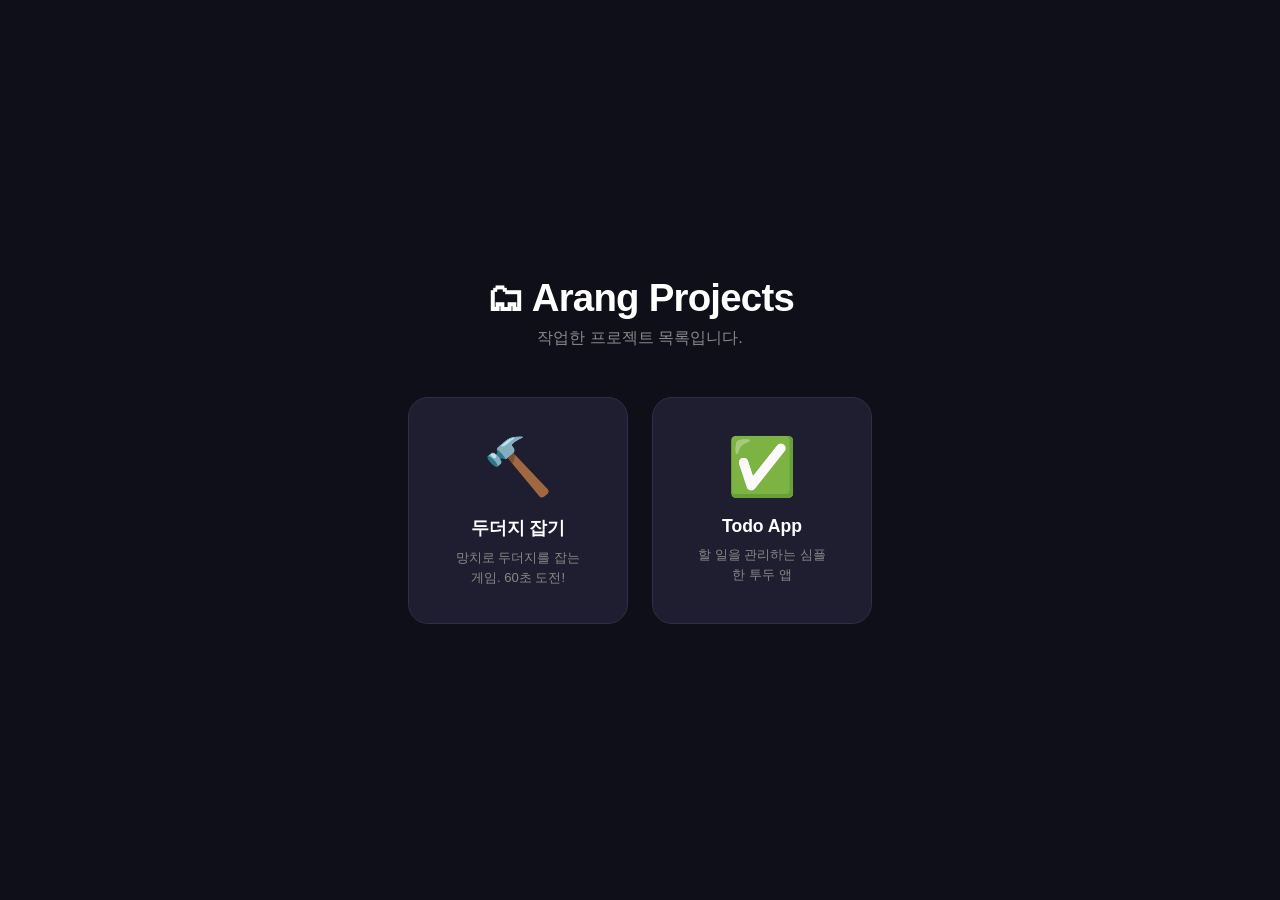
==== index.html @ 49d0c2ab "Add root index.html as project landing page Lists all projects (whack-a-mole, todo) for Cloudflare P" ====
<!DOCTYPE html>
<html lang="ko">
<head>
  <meta charset="UTF-8" />
  <meta name="viewport" content="width=device-width, initial-scale=1.0" />
  <title>Arang Projects</title>
  <style>
    * { margin: 0; padding: 0; box-sizing: border-box; }

    body {
      min-height: 100vh;
      background: #0f0f1a;
      display: flex;
      flex-direction: column;
      align-items: center;
      justify-content: center;
      font-family: 'Segoe UI', sans-serif;
      color: #fff;
    }

    h1 {
      font-size: 2.4rem;
      margin-bottom: 8px;
      letter-spacing: -0.02em;
    }

    p.sub {
      color: #888;
      margin-bottom: 48px;
      font-size: 1rem;
    }

    .cards {
      display: flex;
      gap: 24px;
      flex-wrap: wrap;
      justify-content: center;
    }

    .card {
      background: #1e1e30;
      border: 1px solid #2e2e48;
      border-radius: 20px;
      padding: 36px 40px;
      text-align: center;
      text-decoration: none;
      color: #fff;
      width: 220px;
      transition: transform 0.2s, border-color 0.2s, box-shadow 0.2s;
    }

    .card:hover {
      transform: translateY(-6px);
      border-color: #5566ff;
      box-shadow: 0 12px 40px rgba(85, 102, 255, 0.25);
    }

    .card-icon {
      font-size: 3.5rem;
      margin-bottom: 16px;
      display: block;
    }

    .card h2 {
      font-size: 1.1rem;
      margin-bottom: 8px;
    }

    .card p {
      font-size: 0.82rem;
      color: #888;
      line-height: 1.5;
    }
  </style>
</head>
<body>
  <h1>🗂 Arang Projects</h1>
  <p class="sub">작업한 프로젝트 목록입니다.</p>

  <div class="cards">
    <a class="card" href="./whack-a-mole/">
      <span class="card-icon">🔨</span>
      <h2>두더지 잡기</h2>
      <p>망치로 두더지를 잡는 게임. 60초 도전!</p>
    </a>

    <a class="card" href="./todo.html">
      <span class="card-icon">✅</span>
      <h2>Todo App</h2>
      <p>할 일을 관리하는 심플한 투두 앱</p>
    </a>
  </div>
</body>
</html>
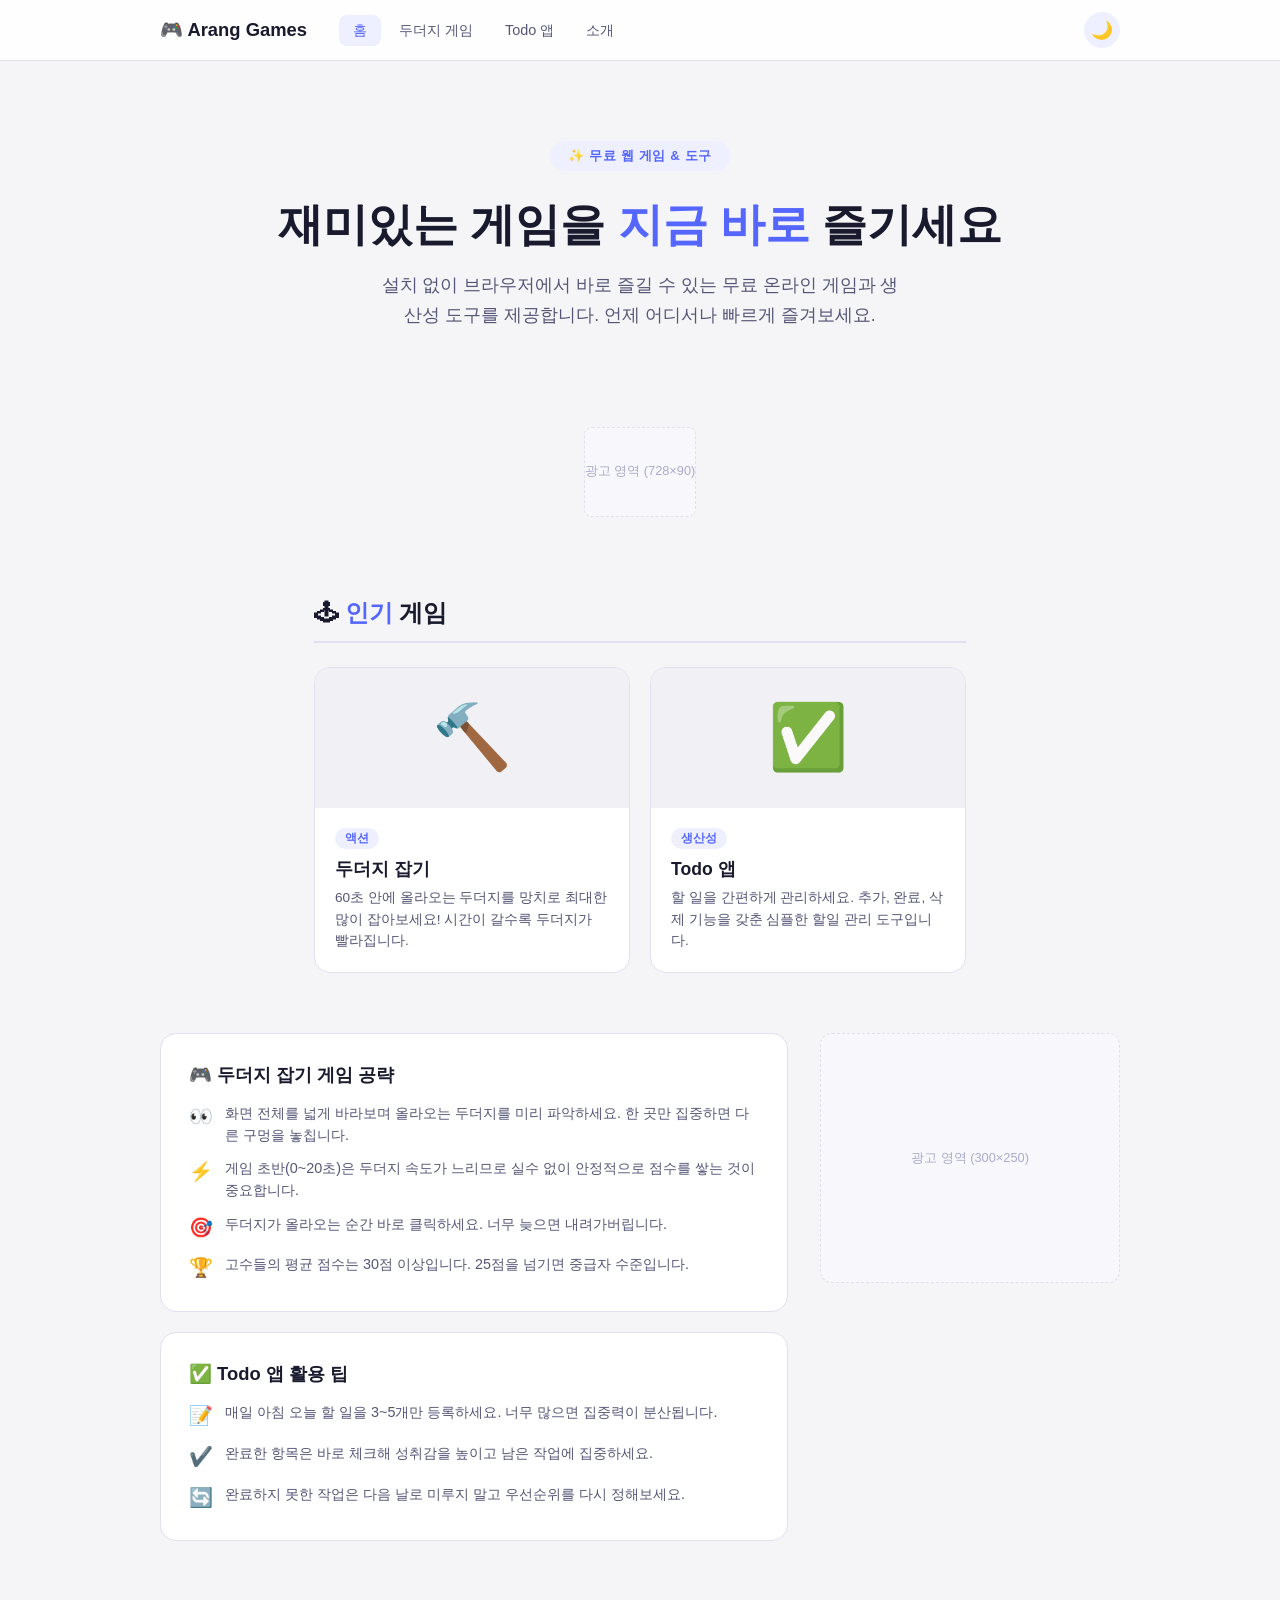
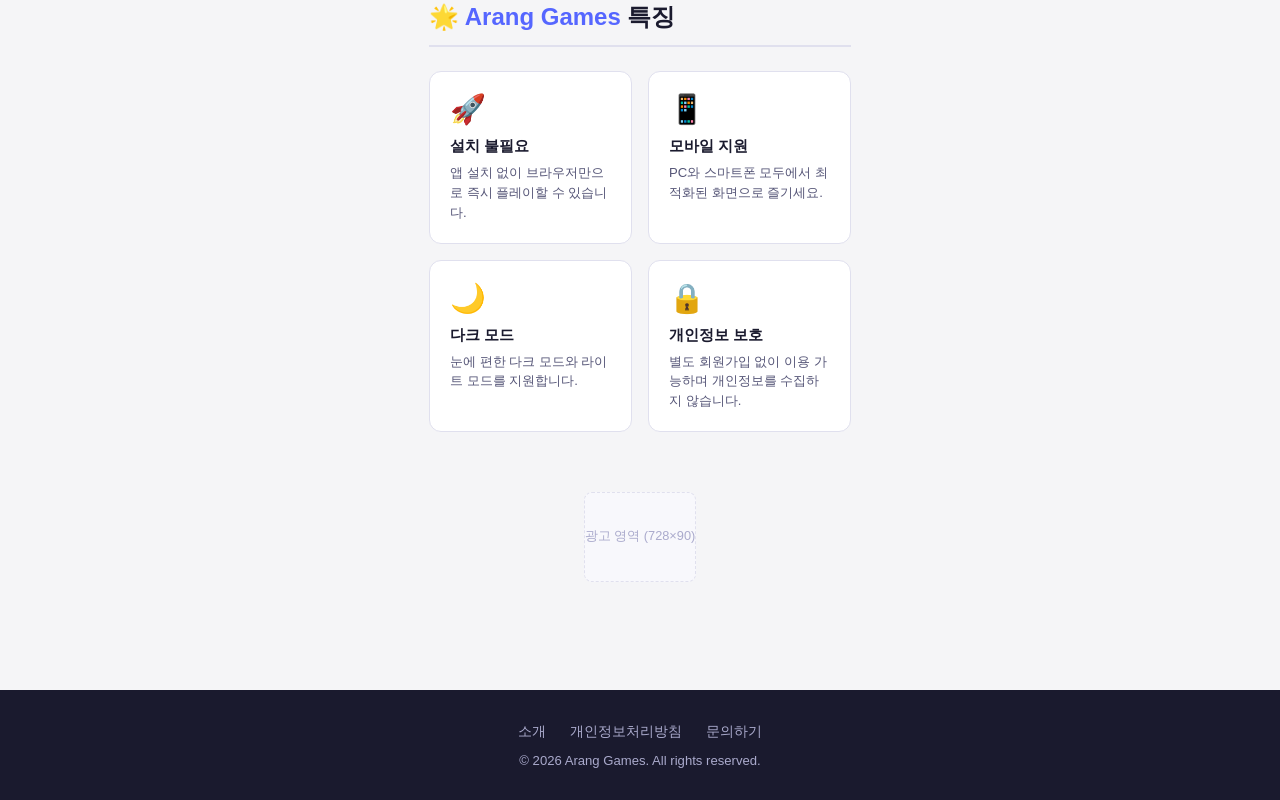
==== commit 08aac059: "Optimize site for AdSense with content & policy pages - index.html: redesigned landing page with SEO" ====
--- a/index.html
+++ b/index.html
@@ -3,92 +3,323 @@
 <head>
   <meta charset="UTF-8" />
   <meta name="viewport" content="width=device-width, initial-scale=1.0" />
-  <title>Arang Projects</title>
+  <meta name="description" content="무료 온라인 게임과 생산성 도구를 제공하는 Arang Games. 두더지 잡기, 할일 관리 앱 등 다양한 웹 게임을 즐겨보세요." />
+  <meta name="keywords" content="무료게임, 온라인게임, 두더지잡기, 브라우저게임, 할일관리, 웹게임" />
+  <meta name="author" content="Arang Games" />
+  <meta property="og:title" content="Arang Games - 무료 온라인 게임" />
+  <meta property="og:description" content="누구나 즐길 수 있는 무료 웹 게임과 생산성 도구 모음" />
+  <meta property="og:type" content="website" />
+  <meta property="og:url" content="https://arangtestgit.pages.dev/" />
+  <title>Arang Games - 무료 온라인 게임 & 생산성 도구</title>
+  <link rel="stylesheet" href="shared.css" />
   <style>
-    * { margin: 0; padding: 0; box-sizing: border-box; }
-
-    body {
-      min-height: 100vh;
-      background: #0f0f1a;
-      display: flex;
-      flex-direction: column;
+    .hero {
+      text-align: center;
+      padding: 80px 20px 60px;
+    }
+    .hero h1 {
+      font-size: 2.8rem;
+      font-weight: 800;
+      margin-bottom: 16px;
+      color: var(--text-primary);
+    }
+    .hero h1 span { color: var(--accent); }
+    .hero p {
+      font-size: 1.1rem;
+      color: var(--text-secondary);
+      max-width: 520px;
+      margin: 0 auto 36px;
+      line-height: 1.7;
+    }
+    .hero-badge {
+      display: inline-block;
+      background: var(--accent-light);
+      color: var(--accent);
+      border-radius: 50px;
+      padding: 6px 18px;
+      font-size: 0.82rem;
+      font-weight: 700;
+      letter-spacing: 0.05em;
+      margin-bottom: 24px;
+    }
+
+    /* 광고 배너 영역 */
+    .ad-banner {
+      width: 100%;
+      max-width: 728px;
+      margin: 0 auto 48px;
+      background: var(--ad-bg);
+      border: 1px dashed var(--border);
+      border-radius: 8px;
+      height: 90px;
+      display: flex;
       align-items: center;
       justify-content: center;
-      font-family: 'Segoe UI', sans-serif;
-      color: #fff;
-    }
-
-    h1 {
-      font-size: 2.4rem;
+      color: var(--text-muted);
+      font-size: 0.8rem;
+    }
+
+    /* 게임 카드 섹션 */
+    .section { max-width: 1000px; margin: 0 auto; padding: 0 20px 60px; }
+    .section-title {
+      font-size: 1.5rem;
+      font-weight: 700;
+      color: var(--text-primary);
+      margin-bottom: 24px;
+      padding-bottom: 12px;
+      border-bottom: 2px solid var(--border);
+    }
+    .section-title span { color: var(--accent); }
+
+    .cards {
+      display: grid;
+      grid-template-columns: repeat(auto-fill, minmax(280px, 1fr));
+      gap: 20px;
+    }
+
+    .card {
+      background: var(--card-bg);
+      border: 1px solid var(--border);
+      border-radius: 16px;
+      overflow: hidden;
+      text-decoration: none;
+      color: inherit;
+      transition: transform 0.2s, box-shadow 0.2s, border-color 0.2s;
+      display: block;
+    }
+    .card:hover {
+      transform: translateY(-4px);
+      border-color: var(--accent);
+      box-shadow: 0 12px 32px var(--shadow);
+    }
+    .card-thumb {
+      background: var(--card-thumb-bg);
+      height: 140px;
+      display: flex;
+      align-items: center;
+      justify-content: center;
+      font-size: 4rem;
+    }
+    .card-body { padding: 20px; }
+    .card-tag {
+      display: inline-block;
+      background: var(--accent-light);
+      color: var(--accent);
+      border-radius: 50px;
+      padding: 3px 10px;
+      font-size: 0.72rem;
+      font-weight: 700;
       margin-bottom: 8px;
-      letter-spacing: -0.02em;
-    }
-
-    p.sub {
-      color: #888;
-      margin-bottom: 48px;
-      font-size: 1rem;
-    }
-
-    .cards {
-      display: flex;
-      gap: 24px;
-      flex-wrap: wrap;
+    }
+    .card-body h2 {
+      font-size: 1.1rem;
+      font-weight: 700;
+      color: var(--text-primary);
+      margin-bottom: 6px;
+    }
+    .card-body p {
+      font-size: 0.85rem;
+      color: var(--text-secondary);
+      line-height: 1.6;
+    }
+
+    /* 콘텐츠 섹션 */
+    .content-section {
+      max-width: 1000px;
+      margin: 0 auto;
+      padding: 0 20px 60px;
+      display: grid;
+      grid-template-columns: 1fr 300px;
+      gap: 32px;
+    }
+    .content-box {
+      background: var(--card-bg);
+      border: 1px solid var(--border);
+      border-radius: 16px;
+      padding: 28px;
+    }
+    .content-box h3 {
+      font-size: 1.15rem;
+      font-weight: 700;
+      color: var(--text-primary);
+      margin-bottom: 16px;
+    }
+    .content-box ul {
+      list-style: none;
+      display: flex;
+      flex-direction: column;
+      gap: 12px;
+    }
+    .content-box ul li {
+      display: flex;
+      gap: 12px;
+      font-size: 0.9rem;
+      color: var(--text-secondary);
+      line-height: 1.5;
+    }
+    .content-box ul li .icon { font-size: 1.2rem; flex-shrink: 0; }
+
+    /* 사이드 광고 */
+    .ad-side {
+      background: var(--ad-bg);
+      border: 1px dashed var(--border);
+      border-radius: 12px;
+      min-height: 250px;
+      display: flex;
+      align-items: center;
       justify-content: center;
-    }
-
-    .card {
-      background: #1e1e30;
-      border: 1px solid #2e2e48;
-      border-radius: 20px;
-      padding: 36px 40px;
-      text-align: center;
-      text-decoration: none;
-      color: #fff;
-      width: 220px;
-      transition: transform 0.2s, border-color 0.2s, box-shadow 0.2s;
-    }
-
-    .card:hover {
-      transform: translateY(-6px);
-      border-color: #5566ff;
-      box-shadow: 0 12px 40px rgba(85, 102, 255, 0.25);
-    }
-
-    .card-icon {
-      font-size: 3.5rem;
-      margin-bottom: 16px;
-      display: block;
-    }
-
-    .card h2 {
-      font-size: 1.1rem;
-      margin-bottom: 8px;
-    }
-
-    .card p {
-      font-size: 0.82rem;
-      color: #888;
-      line-height: 1.5;
+      color: var(--text-muted);
+      font-size: 0.8rem;
+    }
+
+    /* 팁 섹션 */
+    .tips-grid {
+      display: grid;
+      grid-template-columns: repeat(auto-fill, minmax(200px, 1fr));
+      gap: 16px;
+      margin-top: 0;
+    }
+    .tip-card {
+      background: var(--card-bg);
+      border: 1px solid var(--border);
+      border-radius: 12px;
+      padding: 20px;
+    }
+    .tip-card .tip-icon { font-size: 1.8rem; margin-bottom: 10px; }
+    .tip-card h4 { font-size: 0.95rem; color: var(--text-primary); margin-bottom: 6px; }
+    .tip-card p { font-size: 0.82rem; color: var(--text-secondary); line-height: 1.5; }
+
+    @media (max-width: 700px) {
+      .hero h1 { font-size: 2rem; }
+      .content-section { grid-template-columns: 1fr; }
+      .ad-side { min-height: 100px; }
     }
   </style>
 </head>
 <body>
-  <h1>🗂 Arang Projects</h1>
-  <p class="sub">작업한 프로젝트 목록입니다.</p>
-
-  <div class="cards">
-    <a class="card" href="./whack-a-mole/">
-      <span class="card-icon">🔨</span>
-      <h2>두더지 잡기</h2>
-      <p>망치로 두더지를 잡는 게임. 60초 도전!</p>
-    </a>
-
-    <a class="card" href="./todo.html">
-      <span class="card-icon">✅</span>
-      <h2>Todo App</h2>
-      <p>할 일을 관리하는 심플한 투두 앱</p>
-    </a>
+
+  <!-- 네비게이션 -->
+  <nav class="navbar">
+    <div class="nav-inner">
+      <a class="nav-logo" href="/">🎮 Arang Games</a>
+      <ul class="nav-links">
+        <li><a href="/" class="active">홈</a></li>
+        <li><a href="/whack-a-mole/">두더지 게임</a></li>
+        <li><a href="/todo.html">Todo 앱</a></li>
+        <li><a href="/about.html">소개</a></li>
+      </ul>
+      <button class="theme-toggle" id="themeToggle" title="다크/라이트 모드">
+        <span id="themeIcon">🌙</span>
+      </button>
+    </div>
+  </nav>
+
+  <!-- 히어로 -->
+  <section class="hero">
+    <span class="hero-badge">✨ 무료 웹 게임 & 도구</span>
+    <h1>재미있는 게임을 <span>지금 바로</span> 즐기세요</h1>
+    <p>설치 없이 브라우저에서 바로 즐길 수 있는 무료 온라인 게임과 생산성 도구를 제공합니다. 언제 어디서나 빠르게 즐겨보세요.</p>
+  </section>
+
+  <!-- 상단 광고 배너 -->
+  <div style="max-width:1000px;margin:0 auto;padding:0 20px 32px;">
+    <div class="ad-banner">광고 영역 (728×90)</div>
   </div>
+
+  <!-- 게임 목록 -->
+  <section class="section">
+    <h2 class="section-title">🕹 <span>인기</span> 게임</h2>
+    <div class="cards">
+      <a class="card" href="/whack-a-mole/">
+        <div class="card-thumb">🔨</div>
+        <div class="card-body">
+          <span class="card-tag">액션</span>
+          <h2>두더지 잡기</h2>
+          <p>60초 안에 올라오는 두더지를 망치로 최대한 많이 잡아보세요! 시간이 갈수록 두더지가 빨라집니다.</p>
+        </div>
+      </a>
+      <a class="card" href="/todo.html">
+        <div class="card-thumb">✅</div>
+        <div class="card-body">
+          <span class="card-tag">생산성</span>
+          <h2>Todo 앱</h2>
+          <p>할 일을 간편하게 관리하세요. 추가, 완료, 삭제 기능을 갖춘 심플한 할일 관리 도구입니다.</p>
+        </div>
+      </a>
+    </div>
+  </section>
+
+  <!-- 본문 콘텐츠 + 사이드 광고 -->
+  <div class="content-section">
+    <div>
+      <div class="content-box" style="margin-bottom:20px;">
+        <h3>🎮 두더지 잡기 게임 공략</h3>
+        <ul>
+          <li><span class="icon">👀</span><span>화면 전체를 넓게 바라보며 올라오는 두더지를 미리 파악하세요. 한 곳만 집중하면 다른 구멍을 놓칩니다.</span></li>
+          <li><span class="icon">⚡</span><span>게임 초반(0~20초)은 두더지 속도가 느리므로 실수 없이 안정적으로 점수를 쌓는 것이 중요합니다.</span></li>
+          <li><span class="icon">🎯</span><span>두더지가 올라오는 순간 바로 클릭하세요. 너무 늦으면 내려가버립니다.</span></li>
+          <li><span class="icon">🏆</span><span>고수들의 평균 점수는 30점 이상입니다. 25점을 넘기면 중급자 수준입니다.</span></li>
+        </ul>
+      </div>
+      <div class="content-box">
+        <h3>✅ Todo 앱 활용 팁</h3>
+        <ul>
+          <li><span class="icon">📝</span><span>매일 아침 오늘 할 일을 3~5개만 등록하세요. 너무 많으면 집중력이 분산됩니다.</span></li>
+          <li><span class="icon">✔️</span><span>완료한 항목은 바로 체크해 성취감을 높이고 남은 작업에 집중하세요.</span></li>
+          <li><span class="icon">🔄</span><span>완료하지 못한 작업은 다음 날로 미루지 말고 우선순위를 다시 정해보세요.</span></li>
+        </ul>
+      </div>
+    </div>
+    <!-- 사이드 광고 -->
+    <div>
+      <div class="ad-side">광고 영역 (300×250)</div>
+    </div>
+  </div>
+
+  <!-- 특징 섹션 -->
+  <section class="section">
+    <h2 class="section-title">🌟 <span>Arang Games</span> 특징</h2>
+    <div class="tips-grid">
+      <div class="tip-card">
+        <div class="tip-icon">🚀</div>
+        <h4>설치 불필요</h4>
+        <p>앱 설치 없이 브라우저만으로 즉시 플레이할 수 있습니다.</p>
+      </div>
+      <div class="tip-card">
+        <div class="tip-icon">📱</div>
+        <h4>모바일 지원</h4>
+        <p>PC와 스마트폰 모두에서 최적화된 화면으로 즐기세요.</p>
+      </div>
+      <div class="tip-card">
+        <div class="tip-icon">🌙</div>
+        <h4>다크 모드</h4>
+        <p>눈에 편한 다크 모드와 라이트 모드를 지원합니다.</p>
+      </div>
+      <div class="tip-card">
+        <div class="tip-icon">🔒</div>
+        <h4>개인정보 보호</h4>
+        <p>별도 회원가입 없이 이용 가능하며 개인정보를 수집하지 않습니다.</p>
+      </div>
+    </div>
+  </section>
+
+  <!-- 하단 광고 배너 -->
+  <div style="max-width:1000px;margin:0 auto;padding:0 20px 60px;">
+    <div class="ad-banner">광고 영역 (728×90)</div>
+  </div>
+
+  <!-- 푸터 -->
+  <footer class="footer">
+    <div class="footer-inner">
+      <div class="footer-links">
+        <a href="/about.html">소개</a>
+        <a href="/privacy.html">개인정보처리방침</a>
+        <a href="mailto:sangdori.mm@gmail.com">문의하기</a>
+      </div>
+      <p class="footer-copy">© 2026 Arang Games. All rights reserved.</p>
+    </div>
+  </footer>
+
+  <script src="shared.js"></script>
 </body>
 </html>
--- a/shared.css
+++ b/shared.css
@@ -0,0 +1,153 @@
+/* ── 테마 변수 ── */
+:root {
+  --bg: #f5f5f7;
+  --card-bg: #ffffff;
+  --card-thumb-bg: #f0f0f5;
+  --navbar-bg: rgba(255,255,255,0.9);
+  --text-primary: #1a1a2e;
+  --text-secondary: #555577;
+  --text-muted: #aaaacc;
+  --accent: #5566ff;
+  --accent-light: #eef0ff;
+  --border: #e0e0ee;
+  --shadow: rgba(85, 102, 255, 0.15);
+  --footer-bg: #1a1a2e;
+  --footer-text: #aaaacc;
+  --ad-bg: #f8f8fc;
+}
+
+body.dark {
+  --bg: #0d0d1a;
+  --card-bg: #1a1a2e;
+  --card-thumb-bg: #12122a;
+  --navbar-bg: rgba(13,13,26,0.95);
+  --text-primary: #e8e8f8;
+  --text-secondary: #9999bb;
+  --text-muted: #55557a;
+  --accent: #7788ff;
+  --accent-light: #1a1a3a;
+  --border: #2a2a42;
+  --shadow: rgba(119, 136, 255, 0.2);
+  --footer-bg: #080814;
+  --footer-text: #55557a;
+  --ad-bg: #12122a;
+}
+
+* { margin: 0; padding: 0; box-sizing: border-box; }
+
+body {
+  background: var(--bg);
+  color: var(--text-primary);
+  font-family: 'Segoe UI', Apple SD Gothic Neo, sans-serif;
+  transition: background 0.3s, color 0.3s;
+  min-height: 100vh;
+  display: flex;
+  flex-direction: column;
+}
+
+/* ── 네비게이션 ── */
+.navbar {
+  position: sticky;
+  top: 0;
+  z-index: 50;
+  background: var(--navbar-bg);
+  backdrop-filter: blur(12px);
+  border-bottom: 1px solid var(--border);
+  transition: background 0.3s, border-color 0.3s;
+}
+
+.nav-inner {
+  max-width: 1000px;
+  margin: 0 auto;
+  padding: 0 20px;
+  height: 60px;
+  display: flex;
+  align-items: center;
+  gap: 32px;
+}
+
+.nav-logo {
+  font-size: 1.15rem;
+  font-weight: 800;
+  color: var(--text-primary);
+  text-decoration: none;
+  white-space: nowrap;
+  transition: color 0.3s;
+}
+
+.nav-links {
+  display: flex;
+  gap: 4px;
+  list-style: none;
+  flex: 1;
+}
+
+.nav-links a {
+  display: block;
+  padding: 6px 14px;
+  border-radius: 8px;
+  font-size: 0.9rem;
+  font-weight: 500;
+  color: var(--text-secondary);
+  text-decoration: none;
+  transition: background 0.2s, color 0.2s;
+}
+
+.nav-links a:hover,
+.nav-links a.active {
+  background: var(--accent-light);
+  color: var(--accent);
+}
+
+.theme-toggle {
+  background: var(--accent-light);
+  border: none;
+  border-radius: 50%;
+  width: 36px;
+  height: 36px;
+  font-size: 1.1rem;
+  cursor: pointer;
+  display: flex;
+  align-items: center;
+  justify-content: center;
+  transition: background 0.2s, transform 0.1s;
+  flex-shrink: 0;
+}
+
+.theme-toggle:hover { transform: rotate(20deg); }
+
+/* ── 푸터 ── */
+.footer {
+  margin-top: auto;
+  background: var(--footer-bg);
+  padding: 32px 20px;
+  transition: background 0.3s;
+}
+
+.footer-inner {
+  max-width: 1000px;
+  margin: 0 auto;
+  text-align: center;
+}
+
+.footer-links {
+  display: flex;
+  justify-content: center;
+  gap: 24px;
+  margin-bottom: 12px;
+  flex-wrap: wrap;
+}
+
+.footer-links a {
+  color: var(--footer-text);
+  text-decoration: none;
+  font-size: 0.88rem;
+  transition: color 0.2s;
+}
+
+.footer-links a:hover { color: var(--accent); }
+
+.footer-copy {
+  color: var(--footer-text);
+  font-size: 0.82rem;
+}
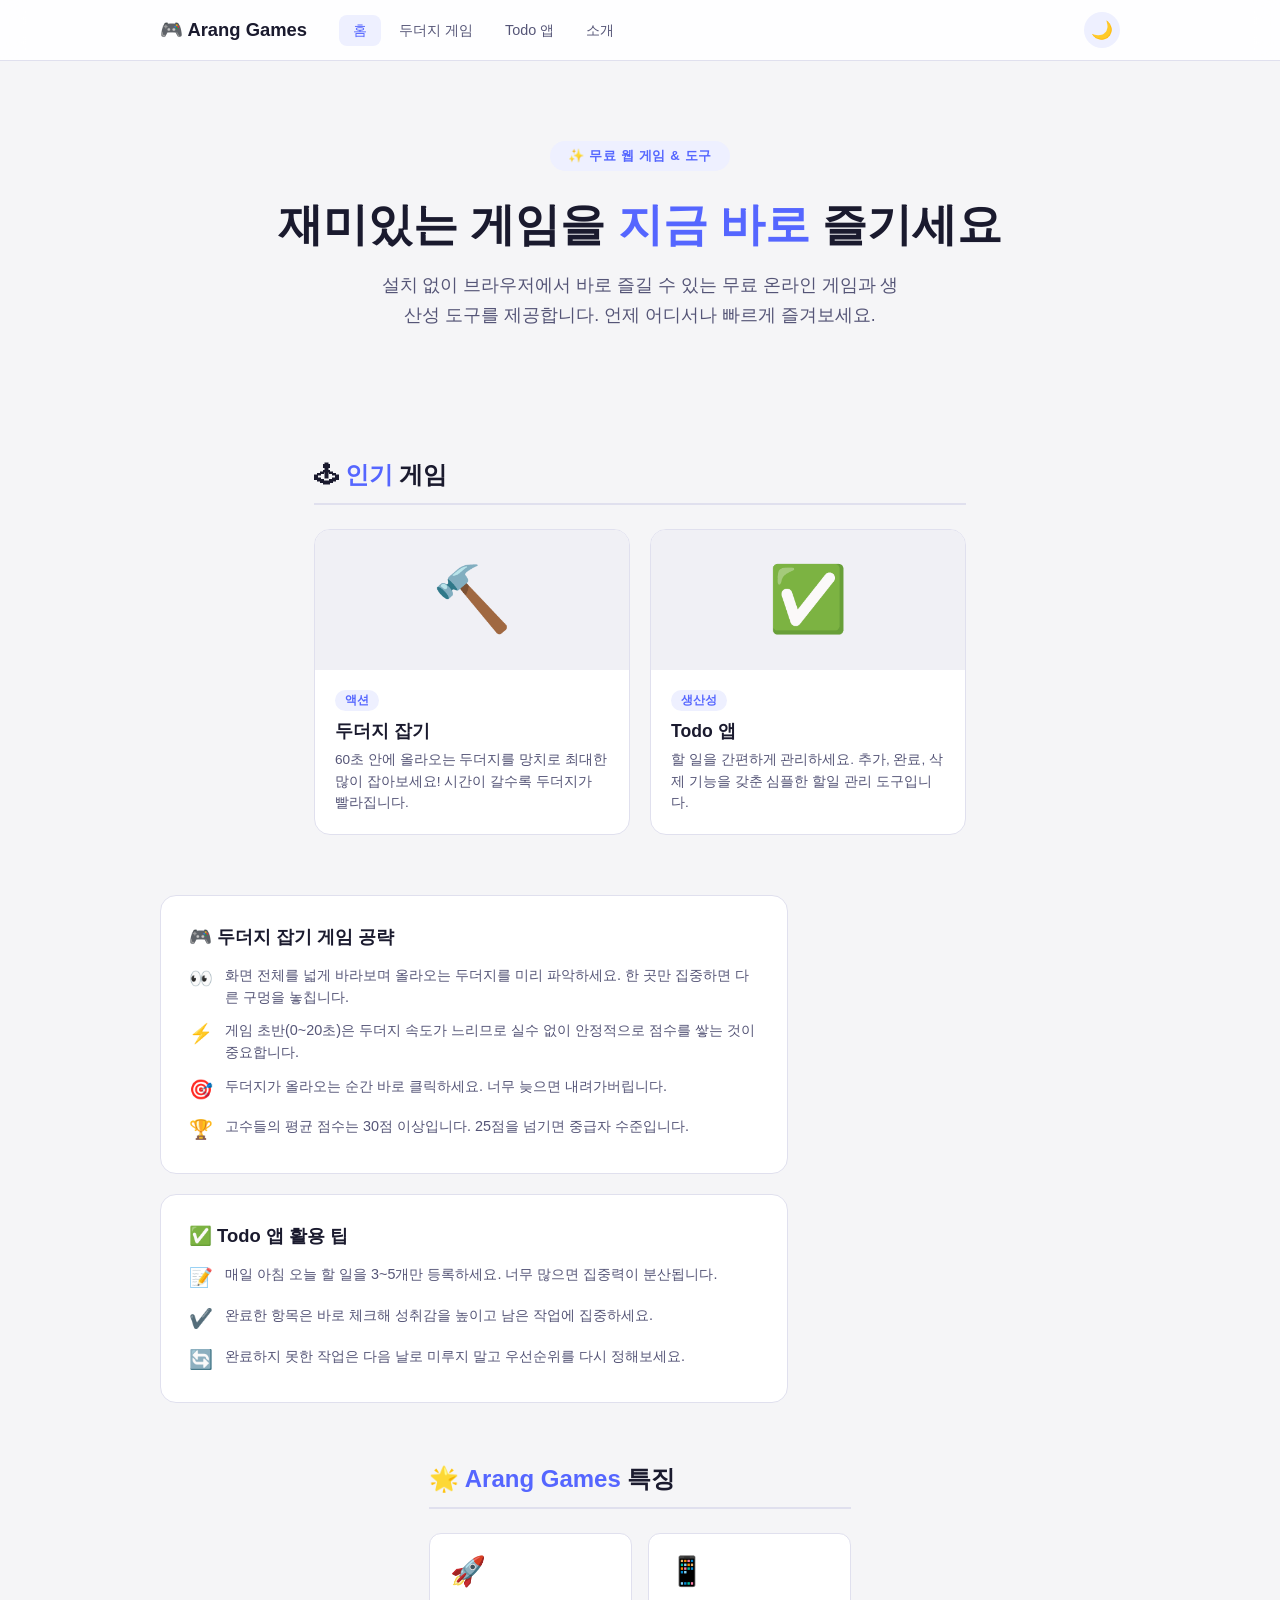
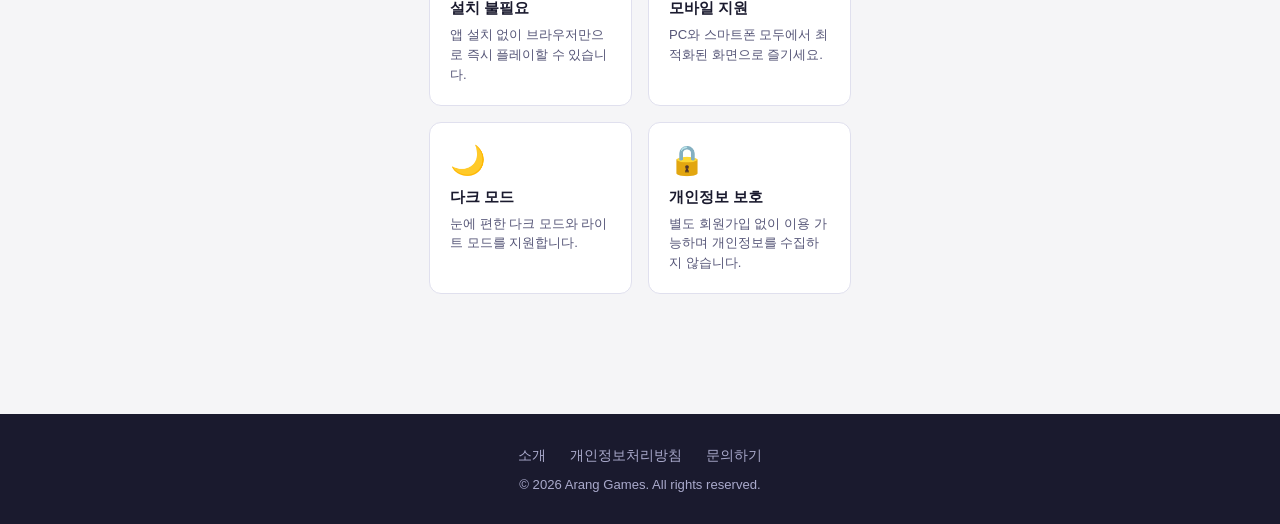
==== commit 962fa060: "Add Google AdSense script and ad units to all pages - Added AdSense script (ca-pub-8160889969694810)" ====
--- a/index.html
+++ b/index.html
@@ -11,6 +11,7 @@
   <meta property="og:type" content="website" />
   <meta property="og:url" content="https://arangtestgit.pages.dev/" />
   <title>Arang Games - 무료 온라인 게임 & 생산성 도구</title>
+  <script async src="https://pagead2.googlesyndication.com/pagead/js/adsbygoogle.js?client=ca-pub-8160889969694810" crossorigin="anonymous"></script>
   <link rel="stylesheet" href="shared.css" />
   <style>
     .hero {
@@ -223,7 +224,13 @@
 
   <!-- 상단 광고 배너 -->
   <div style="max-width:1000px;margin:0 auto;padding:0 20px 32px;">
-    <div class="ad-banner">광고 영역 (728×90)</div>
+    <ins class="adsbygoogle"
+         style="display:block"
+         data-ad-client="ca-pub-8160889969694810"
+         data-ad-slot="auto"
+         data-ad-format="auto"
+         data-full-width-responsive="true"></ins>
+    <script>(adsbygoogle = window.adsbygoogle || []).push({});</script>
   </div>
 
   <!-- 게임 목록 -->
@@ -272,7 +279,13 @@
     </div>
     <!-- 사이드 광고 -->
     <div>
-      <div class="ad-side">광고 영역 (300×250)</div>
+      <ins class="adsbygoogle"
+           style="display:block"
+           data-ad-client="ca-pub-8160889969694810"
+           data-ad-slot="auto"
+           data-ad-format="auto"
+           data-full-width-responsive="true"></ins>
+      <script>(adsbygoogle = window.adsbygoogle || []).push({});</script>
     </div>
   </div>
 
@@ -305,7 +318,13 @@
 
   <!-- 하단 광고 배너 -->
   <div style="max-width:1000px;margin:0 auto;padding:0 20px 60px;">
-    <div class="ad-banner">광고 영역 (728×90)</div>
+    <ins class="adsbygoogle"
+         style="display:block"
+         data-ad-client="ca-pub-8160889969694810"
+         data-ad-slot="auto"
+         data-ad-format="auto"
+         data-full-width-responsive="true"></ins>
+    <script>(adsbygoogle = window.adsbygoogle || []).push({});</script>
   </div>
 
   <!-- 푸터 -->
